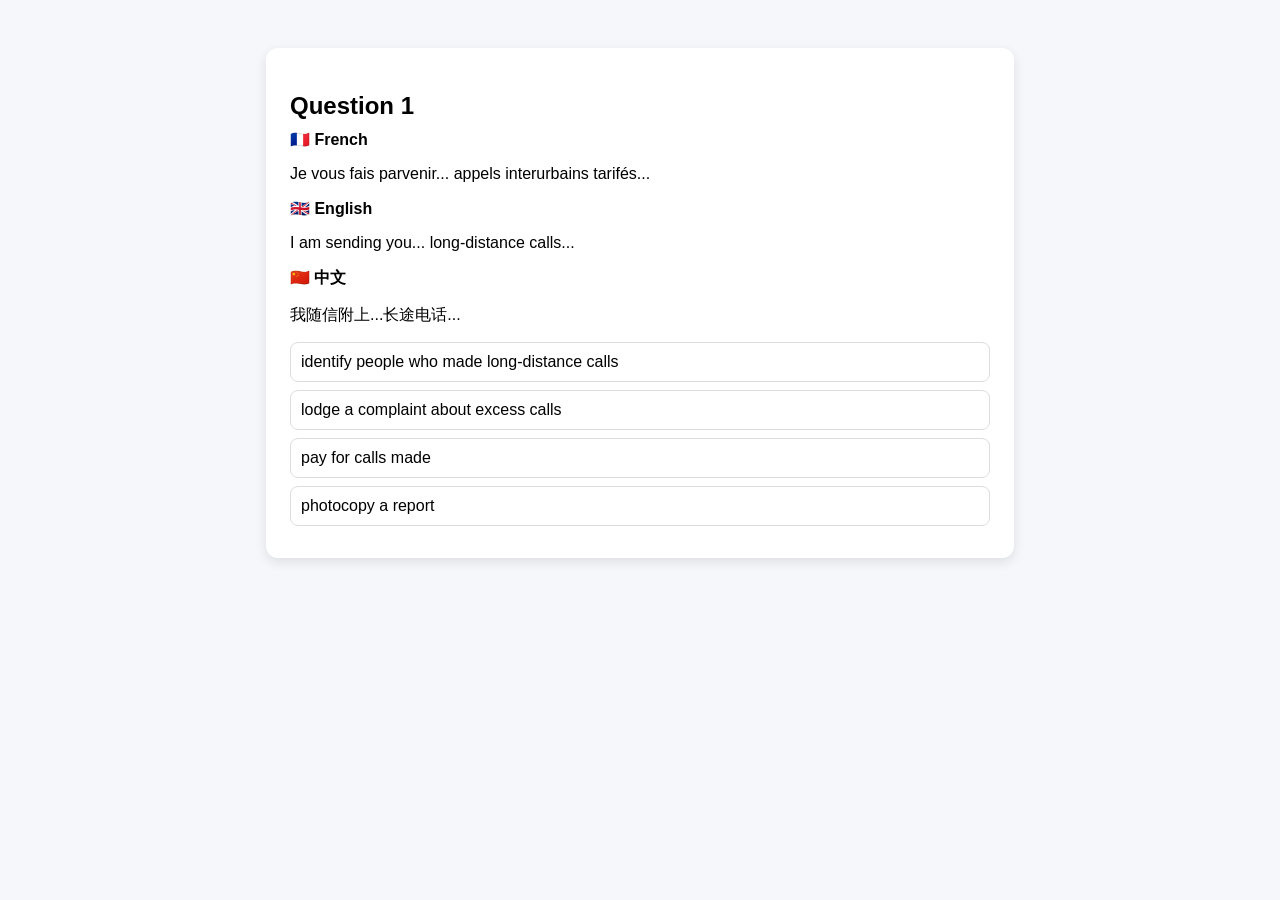
==== index.html @ 7748c717 "Add files via upload" ====
<!DOCTYPE html>
<html>
<head>
  <meta charset="UTF-8">
  <title>French Comprehension Quiz</title>
  <link rel="stylesheet" href="style.css">
</head>
<body>

<div class="container">
  <h2 id="q-number"></h2>

  <div class="text-block">
    <strong>🇫🇷 French</strong>
    <p id="french"></p>
  </div>

  <div class="text-block">
    <strong>🇬🇧 English</strong>
    <p id="english"></p>
  </div>

  <div class="text-block">
    <strong>🇨🇳 中文</strong>
    <p id="chinese"></p>
  </div>

  <div id="options"></div>
</div>

<script src="questions.js"></script>
<script src="script.js"></script>

</body>
</html>
---- style.css ----
body {
  font-family: Arial, sans-serif;
  background: #f5f7fb;
  display: flex;
  justify-content: center;
  padding: 40px;
}

.container {
  background: white;
  padding: 24px;
  border-radius: 12px;
  width: 700px;
  box-shadow: 0 4px 12px rgba(0,0,0,0.1);
}

h2 {
  margin-bottom: 10px;
}

.text-block {
  margin-bottom: 15px;
}

.option {
  border: 1px solid #ddd;
  padding: 10px;
  margin: 8px 0;
  border-radius: 8px;
  cursor: pointer;
}

.option:hover {
  background: #f0f0f0;
}

.correct {
  background: #d4edda;
  border-color: #28a745;
}

.wrong {
  background: #f8d7da;
  border-color: #dc3545;
}
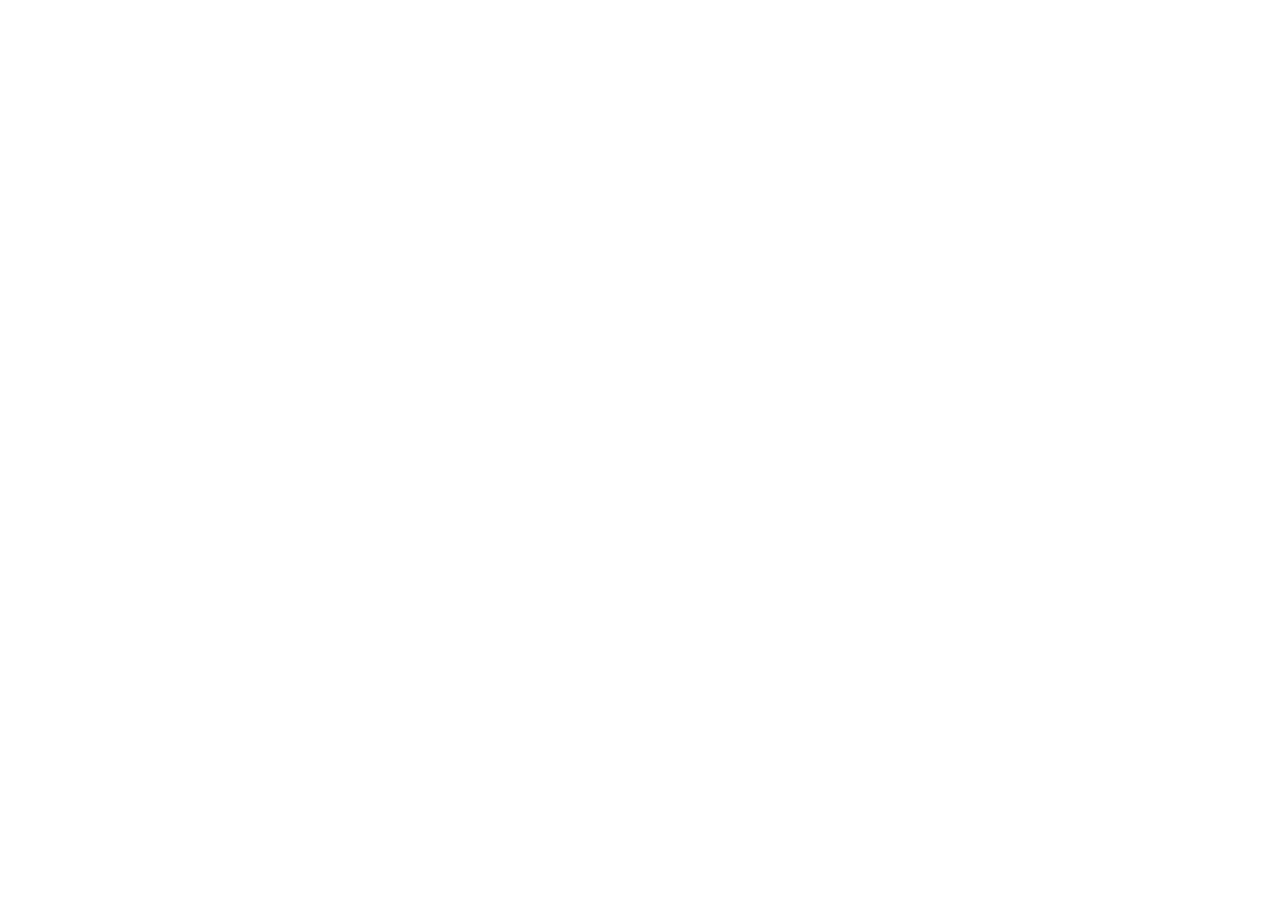
==== commit 537130cf: "Refactor index.html structure and add viewport meta Removed content from the body and added viewport" ====
--- a/index.html
+++ b/index.html
@@ -1,35 +1,14 @@
 <!DOCTYPE html>
-<html>
+<html lang="en">
 <head>
   <meta charset="UTF-8">
+  <meta name="viewport" content="width=device-width,initial-scale=1">
   <title>French Comprehension Quiz</title>
   <link rel="stylesheet" href="style.css">
 </head>
 <body>
-
-<div class="container">
-  <h2 id="q-number"></h2>
-
-  <div class="text-block">
-    <strong>🇫🇷 French</strong>
-    <p id="french"></p>
-  </div>
-
-  <div class="text-block">
-    <strong>🇬🇧 English</strong>
-    <p id="english"></p>
-  </div>
-
-  <div class="text-block">
-    <strong>🇨🇳 中文</strong>
-    <p id="chinese"></p>
-  </div>
-
-  <div id="options"></div>
-</div>
-
-<script src="questions.js"></script>
-<script src="script.js"></script>
-
+  <div class="container"></div>
+  <script src="questions.js"></script>
+  <script src="script.js"></script>
 </body>
-</html>+</html>
--- a/style.css
+++ b/style.css
@@ -1,45 +1,193 @@
-body {
-  font-family: Arial, sans-serif;
-  background: #f5f7fb;
-  display: flex;
-  justify-content: center;
-  padding: 40px;
+let current = 0, score = 0, wrong = [], timerInterval = null;
+const TOTAL_SECONDS = 60 * 60; // 1 hour
+let secondsLeft = TOTAL_SECONDS;
+
+/* ── Timer ── */
+function startTimer() {
+  const el = document.getElementById("timer");
+  timerInterval = setInterval(() => {
+    secondsLeft--;
+    const h = Math.floor(secondsLeft / 3600);
+    const m = Math.floor((secondsLeft % 3600) / 60);
+    const s = secondsLeft % 60;
+    el.textContent = `${String(h).padStart(2,"0")}:${String(m).padStart(2,"0")}:${String(s).padStart(2,"0")}`;
+    el.className = secondsLeft <= 300 ? "danger" : secondsLeft <= 600 ? "warning" : "";
+    if (secondsLeft <= 0) { clearInterval(timerInterval); endQuiz(); }
+  }, 1000);
 }
 
-.container {
-  background: white;
-  padding: 24px;
-  border-radius: 12px;
-  width: 700px;
-  box-shadow: 0 4px 12px rgba(0,0,0,0.1);
+/* ── Load question ── */
+function loadQuestion() {
+  const q = questions[current];
+
+  document.getElementById("q-number").textContent = `Q ${current + 1} / ${questions.length}`;
+  document.getElementById("score-display").textContent = `Score: ${score}`;
+
+  const pct = (current / questions.length) * 100;
+  document.getElementById("progress").style.width = pct + "%";
+
+  document.getElementById("french-text").textContent = q.french;
+  document.getElementById("content-en").textContent = q.english;
+  document.getElementById("content-cn").textContent = q.chinese;
+
+  // Collapse translations on new question
+  document.querySelectorAll(".translation-toggle").forEach(t => {
+    t.classList.remove("open");
+  });
+  document.querySelectorAll(".translation-content").forEach(c => {
+    c.classList.remove("visible");
+  });
+
+  // Update question prompt (the EN question stem is the last sentence / heading)
+  // We display it as the question prompt separately — use the options label area
+  const promptEl = document.getElementById("question-prompt");
+  // Derive a short prompt from the question id context — use generic fallback
+  promptEl.textContent = "Choose the best answer:";
+
+  // Build options
+  const optDiv = document.getElementById("options");
+  optDiv.innerHTML = "";
+  q.options.forEach((o, i) => {
+    const label = document.createElement("label");
+    label.className = "option";
+
+    const radio = document.createElement("input");
+    radio.type = "radio";
+    radio.name = "answer";
+    radio.value = i;
+
+    const span = document.createElement("span");
+    span.textContent = o;
+
+    label.appendChild(radio);
+    label.appendChild(span);
+    label.onclick = () => selectAnswer(label, i);
+    optDiv.appendChild(label);
+  });
 }
 
-h2 {
-  margin-bottom: 10px;
+/* ── Select answer ── */
+function selectAnswer(chosenLabel, chosenIdx) {
+  const correctIdx = questions[current].correct;
+
+  // Disable all options
+  document.querySelectorAll(".option").forEach((label, idx) => {
+    label.onclick = null;
+    const radio = label.querySelector("input");
+    if (idx === correctIdx) {
+      label.classList.add("correct");
+      radio.checked = (idx === chosenIdx);
+    } else if (idx === chosenIdx) {
+      label.classList.add("wrong");
+      radio.checked = true;
+    }
+    radio.disabled = true;
+  });
+
+  if (chosenIdx === correctIdx) score++;
+  else wrong.push(questions[current]);
+
+  // Auto-expand translations after answering
+  document.querySelectorAll(".translation-toggle").forEach(t => t.classList.add("open"));
+  document.querySelectorAll(".translation-content").forEach(c => c.classList.add("visible"));
+
+  setTimeout(() => {
+    current++;
+    if (current < questions.length) loadQuestion();
+    else endQuiz();
+  }, 1800);
 }
 
-.text-block {
-  margin-bottom: 15px;
+/* ── Toggle translation ── */
+function toggleTranslation(id) {
+  const toggle = document.getElementById("toggle-" + id);
+  const content = document.getElementById("content-" + id);
+  const isOpen = content.classList.contains("visible");
+  if (isOpen) {
+    content.classList.remove("visible");
+    toggle.classList.remove("open");
+  } else {
+    content.classList.add("visible");
+    toggle.classList.add("open");
+  }
 }
 
-.option {
-  border: 1px solid #ddd;
-  padding: 10px;
-  margin: 8px 0;
-  border-radius: 8px;
-  cursor: pointer;
+/* ── End quiz ── */
+function endQuiz() {
+  clearInterval(timerInterval);
+  const pct = Math.round((score / questions.length) * 100);
+  const timeUsed = TOTAL_SECONDS - secondsLeft;
+  const m = Math.floor(timeUsed / 60);
+  const s = timeUsed % 60;
+  document.querySelector(".container").innerHTML = `
+    <div class="end-screen">
+      <h2>Quiz Complete!</h2>
+      <div class="final-score">${score} / ${questions.length}</div>
+      <p>${pct}% correct &nbsp;·&nbsp; Time used: ${m}m ${s}s</p>
+      ${wrong.length > 0
+        ? `<button class="btn btn-warning" onclick="retryWrong()">Retry ${wrong.length} Wrong Answer${wrong.length > 1 ? "s" : ""}</button>`
+        : ""}
+      <button class="btn btn-primary" onclick="location.reload()">Start Over</button>
+    </div>`;
 }
 
-.option:hover {
-  background: #f0f0f0;
+/* ── Retry wrong ── */
+function retryWrong() {
+  questions = wrong.slice();
+  current = 0; score = 0; wrong = [];
+  secondsLeft = TOTAL_SECONDS;
+  location.reload(); // simplest: reload page, but we need to pass state
+  // Instead, re-render:
 }
 
-.correct {
-  background: #d4edda;
-  border-color: #28a745;
+// Override retryWrong to avoid reload losing state
+(function() {
+  window.retryWrong = function() {
+    const saved = wrong.slice();
+    questions = saved;
+    current = 0; score = 0; wrong = [];
+    secondsLeft = TOTAL_SECONDS;
+    clearInterval(timerInterval);
+    // Re-render container
+    document.querySelector(".container").innerHTML = getContainerHTML();
+    startTimer();
+    loadQuestion();
+  };
+})();
+
+function getContainerHTML() {
+  return `
+    <div class="header">
+      <span id="q-number"></span>
+      <span id="score-display">Score: 0</span>
+    </div>
+    <div id="timer">01:00:00</div>
+    <div id="progress-bar"><div id="progress"></div></div>
+
+    <div class="passage-label">🇫🇷 French</div>
+    <div class="passage" id="french-text"></div>
+
+    <div class="translation-block">
+      <div class="translation-toggle" id="toggle-en" onclick="toggleTranslation('en')">
+        <span><span class="lang-badge en-badge">EN</span>&nbsp; English Translation</span>
+        <span><span class="toggle-hint">click to expand</span>&nbsp;<span class="arrow">▼</span></span>
+      </div>
+      <div class="translation-content" id="content-en"></div>
+    </div>
+
+    <div class="translation-block">
+      <div class="translation-toggle" id="toggle-cn" onclick="toggleTranslation('cn')">
+        <span><span class="lang-badge cn-badge">中文</span>&nbsp; Chinese Translation</span>
+        <span><span class="toggle-hint">click to expand</span>&nbsp;<span class="arrow">▼</span></span>
+      </div>
+      <div class="translation-content" id="content-cn"></div>
+    </div>
+
+    <div class="question-prompt" id="question-prompt">Choose the best answer:</div>
+    <div id="options"></div>`;
 }
 
-.wrong {
-  background: #f8d7da;
-  border-color: #dc3545;
-}+/* ── Init ── */
+document.querySelector(".container").innerHTML = getContainerHTML();
+startTimer();
+loadQuestion();
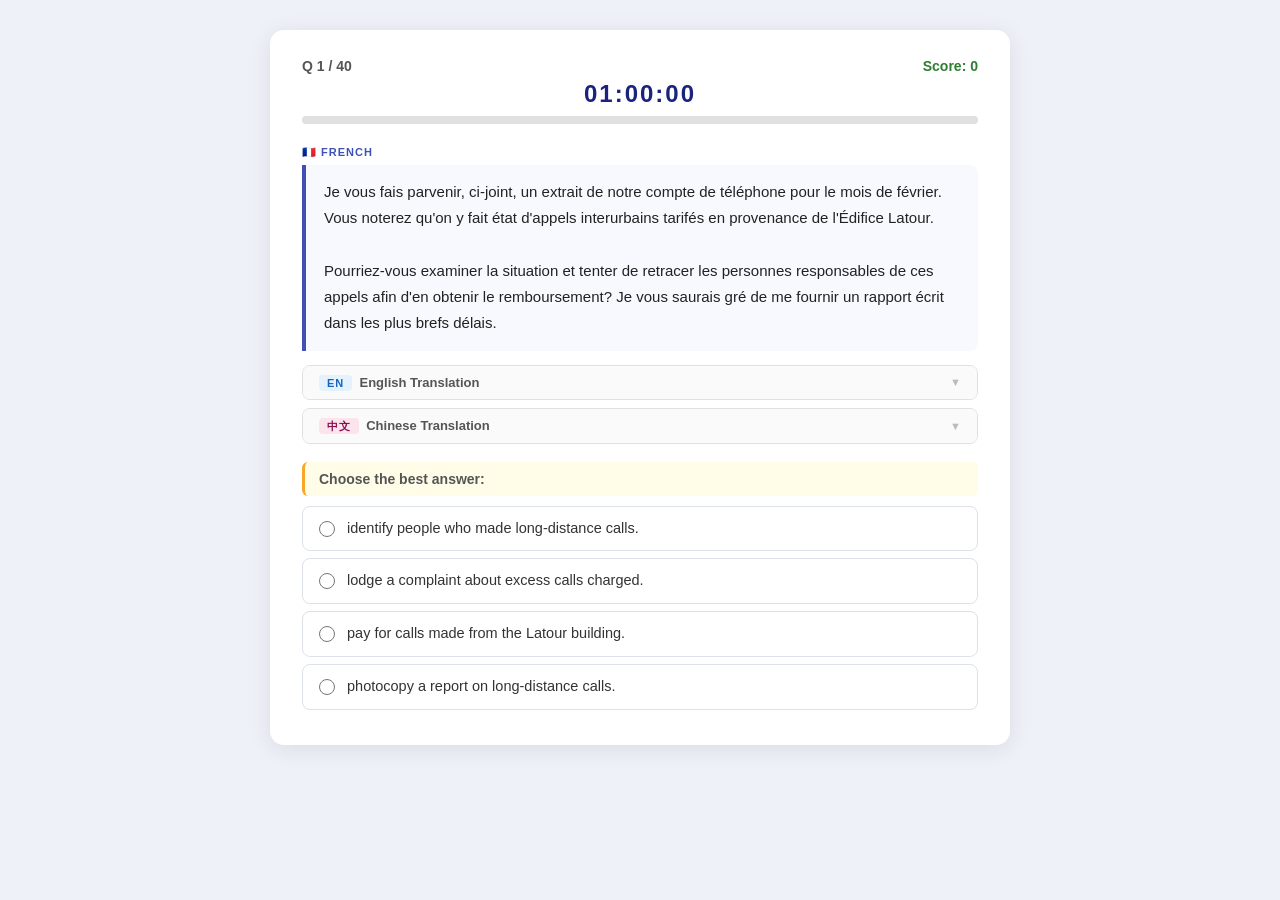
==== commit 4e70c337: "Add header, timer, and translation features to quiz" ====
--- a/index.html
+++ b/index.html
@@ -7,7 +7,41 @@
   <link rel="stylesheet" href="style.css">
 </head>
 <body>
-  <div class="container"></div>
+  <div class="container">
+
+    <div class="header">
+      <span id="q-number">Q 1 / 40</span>
+      <span id="score-display">Score: 0</span>
+    </div>
+
+    <div id="timer">01:00:00</div>
+
+    <div id="progress-bar"><div id="progress"></div></div>
+
+    <div class="passage-label">🇫🇷 French</div>
+    <div class="passage" id="french-text"></div>
+
+    <div class="translation-block">
+      <div class="translation-toggle" id="toggle-en" onclick="toggleTranslation('en')">
+        <span><span class="lang-badge en-badge">EN</span> &nbsp;English Translation</span>
+        <span class="arrow" id="arrow-en">▼</span>
+      </div>
+      <div class="translation-content" id="content-en"></div>
+    </div>
+
+    <div class="translation-block">
+      <div class="translation-toggle" id="toggle-cn" onclick="toggleTranslation('cn')">
+        <span><span class="lang-badge cn-badge">中文</span> &nbsp;Chinese Translation</span>
+        <span class="arrow" id="arrow-cn">▼</span>
+      </div>
+      <div class="translation-content" id="content-cn"></div>
+    </div>
+
+    <div class="question-prompt" id="question-prompt">Choose the best answer:</div>
+    <div id="options"></div>
+
+  </div>
+
   <script src="questions.js"></script>
   <script src="script.js"></script>
 </body>
--- a/style.css
+++ b/style.css
@@ -1,193 +1,195 @@
-let current = 0, score = 0, wrong = [], timerInterval = null;
-const TOTAL_SECONDS = 60 * 60; // 1 hour
-let secondsLeft = TOTAL_SECONDS;
+* { box-sizing: border-box; margin: 0; padding: 0; }
 
-/* ── Timer ── */
-function startTimer() {
-  const el = document.getElementById("timer");
-  timerInterval = setInterval(() => {
-    secondsLeft--;
-    const h = Math.floor(secondsLeft / 3600);
-    const m = Math.floor((secondsLeft % 3600) / 60);
-    const s = secondsLeft % 60;
-    el.textContent = `${String(h).padStart(2,"0")}:${String(m).padStart(2,"0")}:${String(s).padStart(2,"0")}`;
-    el.className = secondsLeft <= 300 ? "danger" : secondsLeft <= 600 ? "warning" : "";
-    if (secondsLeft <= 0) { clearInterval(timerInterval); endQuiz(); }
-  }, 1000);
+body {
+  font-family: 'Segoe UI', Arial, sans-serif;
+  background: #eef1f7;
+  display: flex;
+  justify-content: center;
+  padding: 30px 16px;
+  min-height: 100vh;
 }
 
-/* ── Load question ── */
-function loadQuestion() {
-  const q = questions[current];
-
-  document.getElementById("q-number").textContent = `Q ${current + 1} / ${questions.length}`;
-  document.getElementById("score-display").textContent = `Score: ${score}`;
-
-  const pct = (current / questions.length) * 100;
-  document.getElementById("progress").style.width = pct + "%";
-
-  document.getElementById("french-text").textContent = q.french;
-  document.getElementById("content-en").textContent = q.english;
-  document.getElementById("content-cn").textContent = q.chinese;
-
-  // Collapse translations on new question
-  document.querySelectorAll(".translation-toggle").forEach(t => {
-    t.classList.remove("open");
-  });
-  document.querySelectorAll(".translation-content").forEach(c => {
-    c.classList.remove("visible");
-  });
-
-  // Update question prompt (the EN question stem is the last sentence / heading)
-  // We display it as the question prompt separately — use the options label area
-  const promptEl = document.getElementById("question-prompt");
-  // Derive a short prompt from the question id context — use generic fallback
-  promptEl.textContent = "Choose the best answer:";
-
-  // Build options
-  const optDiv = document.getElementById("options");
-  optDiv.innerHTML = "";
-  q.options.forEach((o, i) => {
-    const label = document.createElement("label");
-    label.className = "option";
-
-    const radio = document.createElement("input");
-    radio.type = "radio";
-    radio.name = "answer";
-    radio.value = i;
-
-    const span = document.createElement("span");
-    span.textContent = o;
-
-    label.appendChild(radio);
-    label.appendChild(span);
-    label.onclick = () => selectAnswer(label, i);
-    optDiv.appendChild(label);
-  });
+.container {
+  background: #fff;
+  padding: 28px 32px;
+  border-radius: 14px;
+  width: 740px;
+  max-width: 100%;
+  box-shadow: 0 4px 24px rgba(0,0,0,0.09);
+  align-self: flex-start;
 }
 
-/* ── Select answer ── */
-function selectAnswer(chosenLabel, chosenIdx) {
-  const correctIdx = questions[current].correct;
+/* Header */
+.header {
+  display: flex;
+  justify-content: space-between;
+  align-items: center;
+  margin-bottom: 6px;
+}
+#q-number  { font-size: 14px; font-weight: 600; color: #555; }
+#score-display { font-size: 14px; font-weight: 600; color: #2e7d32; }
 
-  // Disable all options
-  document.querySelectorAll(".option").forEach((label, idx) => {
-    label.onclick = null;
-    const radio = label.querySelector("input");
-    if (idx === correctIdx) {
-      label.classList.add("correct");
-      radio.checked = (idx === chosenIdx);
-    } else if (idx === chosenIdx) {
-      label.classList.add("wrong");
-      radio.checked = true;
-    }
-    radio.disabled = true;
-  });
+/* Timer */
+#timer {
+  font-size: 24px;
+  font-weight: 700;
+  color: #1a237e;
+  letter-spacing: 2px;
+  text-align: center;
+  margin-bottom: 8px;
+}
+#timer.warning { color: #e65100; }
+#timer.danger  { color: #c62828; animation: pulse 0.8s infinite; }
+@keyframes pulse { 0%,100%{opacity:1} 50%{opacity:.4} }
 
-  if (chosenIdx === correctIdx) score++;
-  else wrong.push(questions[current]);
-
-  // Auto-expand translations after answering
-  document.querySelectorAll(".translation-toggle").forEach(t => t.classList.add("open"));
-  document.querySelectorAll(".translation-content").forEach(c => c.classList.add("visible"));
-
-  setTimeout(() => {
-    current++;
-    if (current < questions.length) loadQuestion();
-    else endQuiz();
-  }, 1800);
+/* Progress bar */
+#progress-bar {
+  height: 8px;
+  background: #e0e0e0;
+  border-radius: 4px;
+  margin-bottom: 22px;
+  overflow: hidden;
+}
+#progress {
+  height: 100%;
+  background: linear-gradient(90deg, #43a047, #81c784);
+  width: 0%;
+  transition: width 0.4s ease;
+  border-radius: 4px;
 }
 
-/* ── Toggle translation ── */
-function toggleTranslation(id) {
-  const toggle = document.getElementById("toggle-" + id);
-  const content = document.getElementById("content-" + id);
-  const isOpen = content.classList.contains("visible");
-  if (isOpen) {
-    content.classList.remove("visible");
-    toggle.classList.remove("open");
-  } else {
-    content.classList.add("visible");
-    toggle.classList.add("open");
-  }
+/* French passage */
+.passage-label {
+  font-size: 11px;
+  font-weight: 700;
+  letter-spacing: 1px;
+  color: #3f51b5;
+  text-transform: uppercase;
+  margin-bottom: 6px;
+}
+.passage {
+  background: #f8f9ff;
+  border-left: 4px solid #3f51b5;
+  border-radius: 0 8px 8px 0;
+  padding: 14px 18px;
+  margin-bottom: 14px;
+  font-size: 15px;
+  line-height: 1.75;
+  color: #222;
+  white-space: pre-wrap;
 }
 
-/* ── End quiz ── */
-function endQuiz() {
-  clearInterval(timerInterval);
-  const pct = Math.round((score / questions.length) * 100);
-  const timeUsed = TOTAL_SECONDS - secondsLeft;
-  const m = Math.floor(timeUsed / 60);
-  const s = timeUsed % 60;
-  document.querySelector(".container").innerHTML = `
-    <div class="end-screen">
-      <h2>Quiz Complete!</h2>
-      <div class="final-score">${score} / ${questions.length}</div>
-      <p>${pct}% correct &nbsp;·&nbsp; Time used: ${m}m ${s}s</p>
-      ${wrong.length > 0
-        ? `<button class="btn btn-warning" onclick="retryWrong()">Retry ${wrong.length} Wrong Answer${wrong.length > 1 ? "s" : ""}</button>`
-        : ""}
-      <button class="btn btn-primary" onclick="location.reload()">Start Over</button>
-    </div>`;
+/* Collapsible translations */
+.translation-block {
+  margin-bottom: 8px;
+  border: 1px solid #e0e0e0;
+  border-radius: 8px;
+  overflow: hidden;
+}
+.translation-toggle {
+  display: flex;
+  justify-content: space-between;
+  align-items: center;
+  padding: 9px 16px;
+  cursor: pointer;
+  background: #fafafa;
+  user-select: none;
+  font-size: 13px;
+  font-weight: 600;
+  color: #555;
+  transition: background 0.15s;
+}
+.translation-toggle:hover { background: #f0f0f0; }
+
+.lang-badge {
+  font-size: 11px;
+  font-weight: 700;
+  letter-spacing: 1px;
+  padding: 2px 8px;
+  border-radius: 4px;
+}
+.en-badge { background: #e3f2fd; color: #1565c0; }
+.cn-badge { background: #fce4ec; color: #880e4f; }
+
+.arrow {
+  font-size: 11px;
+  color: #bbb;
+  transition: transform 0.2s;
+  display: inline-block;
 }
 
-/* ── Retry wrong ── */
-function retryWrong() {
-  questions = wrong.slice();
-  current = 0; score = 0; wrong = [];
-  secondsLeft = TOTAL_SECONDS;
-  location.reload(); // simplest: reload page, but we need to pass state
-  // Instead, re-render:
+.translation-content {
+  display: none;
+  padding: 12px 16px;
+  font-size: 14px;
+  line-height: 1.75;
+  color: #333;
+  background: #fff;
+  border-top: 1px solid #eee;
+  white-space: pre-wrap;
+}
+.translation-content.visible { display: block; }
+
+/* Question prompt */
+.question-prompt {
+  font-size: 14px;
+  font-weight: 600;
+  color: #555;
+  margin: 18px 0 10px;
+  padding: 9px 14px;
+  background: #fffde7;
+  border-radius: 6px;
+  border-left: 3px solid #f9a825;
 }
 
-// Override retryWrong to avoid reload losing state
-(function() {
-  window.retryWrong = function() {
-    const saved = wrong.slice();
-    questions = saved;
-    current = 0; score = 0; wrong = [];
-    secondsLeft = TOTAL_SECONDS;
-    clearInterval(timerInterval);
-    // Re-render container
-    document.querySelector(".container").innerHTML = getContainerHTML();
-    startTimer();
-    loadQuestion();
-  };
-})();
+/* Options */
+.option {
+  display: flex;
+  align-items: flex-start;
+  gap: 12px;
+  border: 1.5px solid #dde1ea;
+  padding: 11px 16px;
+  margin: 7px 0;
+  cursor: pointer;
+  border-radius: 8px;
+  transition: border-color 0.15s, background 0.15s;
+  font-size: 14.5px;
+  color: #333;
+  line-height: 1.5;
+}
+.option:hover { border-color: #9fa8da; background: #f5f5ff; }
 
-function getContainerHTML() {
-  return `
-    <div class="header">
-      <span id="q-number"></span>
-      <span id="score-display">Score: 0</span>
-    </div>
-    <div id="timer">01:00:00</div>
-    <div id="progress-bar"><div id="progress"></div></div>
-
-    <div class="passage-label">🇫🇷 French</div>
-    <div class="passage" id="french-text"></div>
-
-    <div class="translation-block">
-      <div class="translation-toggle" id="toggle-en" onclick="toggleTranslation('en')">
-        <span><span class="lang-badge en-badge">EN</span>&nbsp; English Translation</span>
-        <span><span class="toggle-hint">click to expand</span>&nbsp;<span class="arrow">▼</span></span>
-      </div>
-      <div class="translation-content" id="content-en"></div>
-    </div>
-
-    <div class="translation-block">
-      <div class="translation-toggle" id="toggle-cn" onclick="toggleTranslation('cn')">
-        <span><span class="lang-badge cn-badge">中文</span>&nbsp; Chinese Translation</span>
-        <span><span class="toggle-hint">click to expand</span>&nbsp;<span class="arrow">▼</span></span>
-      </div>
-      <div class="translation-content" id="content-cn"></div>
-    </div>
-
-    <div class="question-prompt" id="question-prompt">Choose the best answer:</div>
-    <div id="options"></div>`;
+.option input[type="radio"] {
+  margin-top: 3px;
+  accent-color: #3f51b5;
+  flex-shrink: 0;
+  width: 16px;
+  height: 16px;
+  cursor: pointer;
 }
 
-/* ── Init ── */
-document.querySelector(".container").innerHTML = getContainerHTML();
-startTimer();
-loadQuestion();
+.option.correct { background: #e8f5e9; border-color: #43a047; color: #1b5e20; }
+.option.wrong   { background: #ffebee; border-color: #e53935; color: #b71c1c; }
+.option.correct input[type="radio"] { accent-color: #43a047; }
+.option.wrong   input[type="radio"] { accent-color: #e53935; }
+
+/* End screen */
+.end-screen { text-align: center; padding: 20px 0; }
+.end-screen h2 { font-size: 26px; color: #1a237e; margin-bottom: 10px; }
+.final-score { font-size: 56px; font-weight: 700; color: #2e7d32; margin: 14px 0; }
+.end-screen p { font-size: 16px; color: #555; margin-bottom: 24px; }
+
+.btn {
+  display: inline-block;
+  padding: 11px 28px;
+  border-radius: 8px;
+  border: none;
+  font-size: 15px;
+  font-weight: 600;
+  cursor: pointer;
+  margin: 6px;
+  transition: opacity 0.15s, transform 0.1s;
+}
+.btn:hover { opacity: 0.88; transform: translateY(-1px); }
+.btn-primary { background: #3f51b5; color: #fff; }
+.btn-warning { background: #f57c00; color: #fff; }
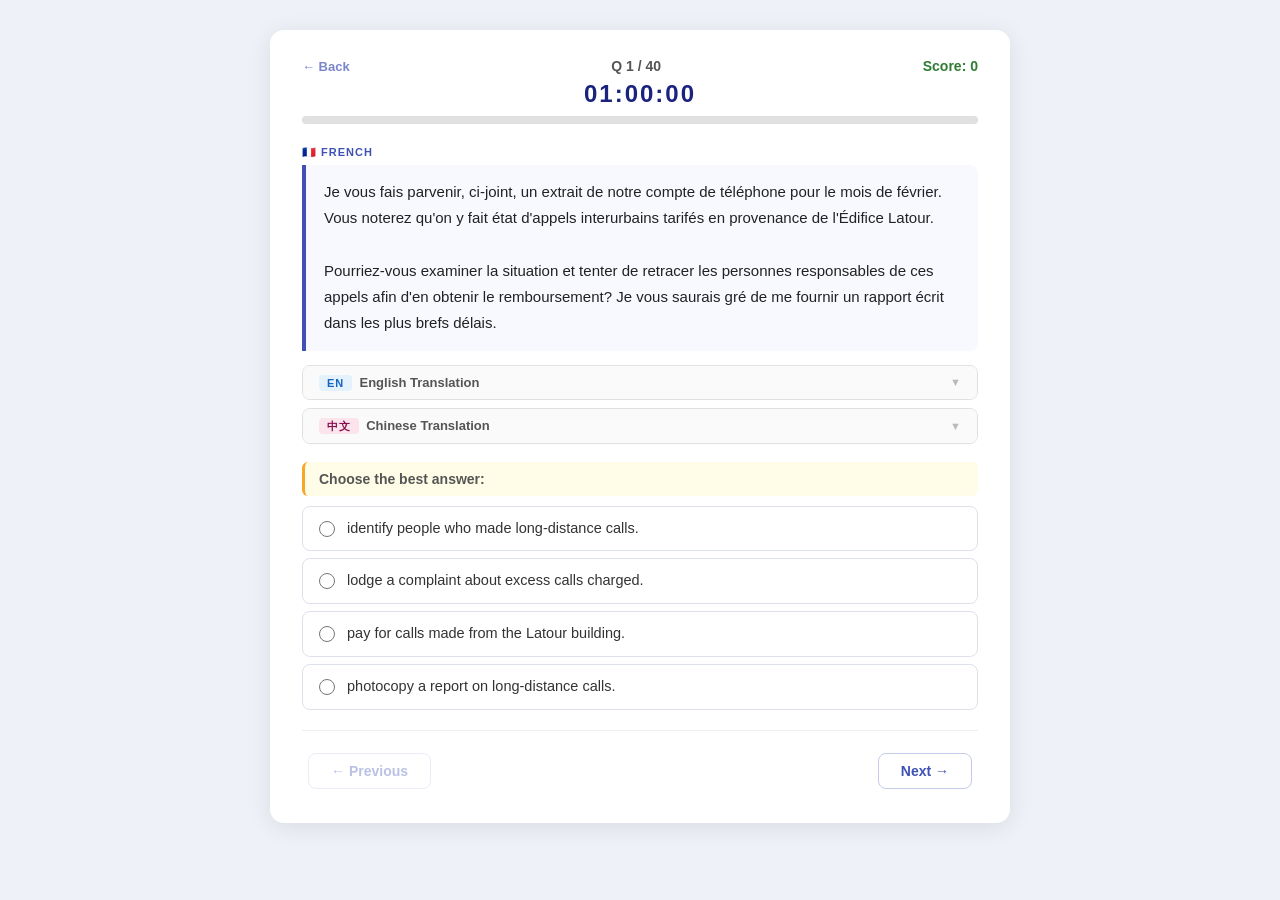
==== commit 0334097f: "Add files via upload" ====
--- a/index.html
+++ b/index.html
@@ -1,48 +1,53 @@
-<!DOCTYPE html>
-<html lang="en">
-<head>
-  <meta charset="UTF-8">
-  <meta name="viewport" content="width=device-width,initial-scale=1">
-  <title>French Comprehension Quiz</title>
-  <link rel="stylesheet" href="style.css">
-</head>
-<body>
-  <div class="container">
-
-    <div class="header">
-      <span id="q-number">Q 1 / 40</span>
-      <span id="score-display">Score: 0</span>
-    </div>
-
-    <div id="timer">01:00:00</div>
-
-    <div id="progress-bar"><div id="progress"></div></div>
-
-    <div class="passage-label">🇫🇷 French</div>
-    <div class="passage" id="french-text"></div>
-
-    <div class="translation-block">
-      <div class="translation-toggle" id="toggle-en" onclick="toggleTranslation('en')">
-        <span><span class="lang-badge en-badge">EN</span> &nbsp;English Translation</span>
-        <span class="arrow" id="arrow-en">▼</span>
-      </div>
-      <div class="translation-content" id="content-en"></div>
-    </div>
-
-    <div class="translation-block">
-      <div class="translation-toggle" id="toggle-cn" onclick="toggleTranslation('cn')">
-        <span><span class="lang-badge cn-badge">中文</span> &nbsp;Chinese Translation</span>
-        <span class="arrow" id="arrow-cn">▼</span>
-      </div>
-      <div class="translation-content" id="content-cn"></div>
-    </div>
-
-    <div class="question-prompt" id="question-prompt">Choose the best answer:</div>
-    <div id="options"></div>
-
-  </div>
-
-  <script src="questions.js"></script>
-  <script src="script.js"></script>
-</body>
-</html>
+<!DOCTYPE html>
+<html lang="en">
+<head>
+  <meta charset="UTF-8">
+  <meta name="viewport" content="width=device-width,initial-scale=1">
+  <title>French Comprehension Quiz</title>
+  <link rel="stylesheet" href="style.css">
+</head>
+<body>
+  <div class="container">
+
+    <div class="top-bar">
+      <a href="landing.html" class="back-link">← Back</a>
+      <span id="q-number">Q 1 / 40</span>
+      <span id="score-display">Score: 0</span>
+    </div>
+
+    <div id="timer">01:00:00</div>
+    <div id="progress-bar"><div id="progress"></div></div>
+
+    <div class="passage-label">🇫🇷 French</div>
+    <div class="passage" id="french-text"></div>
+
+    <div class="translation-block">
+      <div class="translation-toggle" id="toggle-en" onclick="toggleTranslation('en')">
+        <span><span class="lang-badge en-badge">EN</span> &nbsp;English Translation</span>
+        <span class="arrow" id="arrow-en">▼</span>
+      </div>
+      <div class="translation-content" id="content-en"></div>
+    </div>
+
+    <div class="translation-block">
+      <div class="translation-toggle" id="toggle-cn" onclick="toggleTranslation('cn')">
+        <span><span class="lang-badge cn-badge">中文</span> &nbsp;Chinese Translation</span>
+        <span class="arrow" id="arrow-cn">▼</span>
+      </div>
+      <div class="translation-content" id="content-cn"></div>
+    </div>
+
+    <div class="question-prompt" id="question-prompt">Choose the best answer:</div>
+    <div id="options"></div>
+
+    <div class="nav-buttons">
+      <button class="btn btn-nav" id="btn-prev" onclick="goToPrev()">← Previous</button>
+      <button class="btn btn-nav" id="btn-next" onclick="goToNext()">Next →</button>
+    </div>
+
+  </div>
+
+  <script src="questions.js"></script>
+  <script src="script.js"></script>
+</body>
+</html>
--- a/style.css
+++ b/style.css
@@ -1,195 +1,237 @@
-* { box-sizing: border-box; margin: 0; padding: 0; }
-
-body {
-  font-family: 'Segoe UI', Arial, sans-serif;
-  background: #eef1f7;
-  display: flex;
-  justify-content: center;
-  padding: 30px 16px;
-  min-height: 100vh;
-}
-
-.container {
-  background: #fff;
-  padding: 28px 32px;
-  border-radius: 14px;
-  width: 740px;
-  max-width: 100%;
-  box-shadow: 0 4px 24px rgba(0,0,0,0.09);
-  align-self: flex-start;
-}
-
-/* Header */
-.header {
-  display: flex;
-  justify-content: space-between;
-  align-items: center;
-  margin-bottom: 6px;
-}
-#q-number  { font-size: 14px; font-weight: 600; color: #555; }
-#score-display { font-size: 14px; font-weight: 600; color: #2e7d32; }
-
-/* Timer */
-#timer {
-  font-size: 24px;
-  font-weight: 700;
-  color: #1a237e;
-  letter-spacing: 2px;
-  text-align: center;
-  margin-bottom: 8px;
-}
-#timer.warning { color: #e65100; }
-#timer.danger  { color: #c62828; animation: pulse 0.8s infinite; }
-@keyframes pulse { 0%,100%{opacity:1} 50%{opacity:.4} }
-
-/* Progress bar */
-#progress-bar {
-  height: 8px;
-  background: #e0e0e0;
-  border-radius: 4px;
-  margin-bottom: 22px;
-  overflow: hidden;
-}
-#progress {
-  height: 100%;
-  background: linear-gradient(90deg, #43a047, #81c784);
-  width: 0%;
-  transition: width 0.4s ease;
-  border-radius: 4px;
-}
-
-/* French passage */
-.passage-label {
-  font-size: 11px;
-  font-weight: 700;
-  letter-spacing: 1px;
-  color: #3f51b5;
-  text-transform: uppercase;
-  margin-bottom: 6px;
-}
-.passage {
-  background: #f8f9ff;
-  border-left: 4px solid #3f51b5;
-  border-radius: 0 8px 8px 0;
-  padding: 14px 18px;
-  margin-bottom: 14px;
-  font-size: 15px;
-  line-height: 1.75;
-  color: #222;
-  white-space: pre-wrap;
-}
-
-/* Collapsible translations */
-.translation-block {
-  margin-bottom: 8px;
-  border: 1px solid #e0e0e0;
-  border-radius: 8px;
-  overflow: hidden;
-}
-.translation-toggle {
-  display: flex;
-  justify-content: space-between;
-  align-items: center;
-  padding: 9px 16px;
-  cursor: pointer;
-  background: #fafafa;
-  user-select: none;
-  font-size: 13px;
-  font-weight: 600;
-  color: #555;
-  transition: background 0.15s;
-}
-.translation-toggle:hover { background: #f0f0f0; }
-
-.lang-badge {
-  font-size: 11px;
-  font-weight: 700;
-  letter-spacing: 1px;
-  padding: 2px 8px;
-  border-radius: 4px;
-}
-.en-badge { background: #e3f2fd; color: #1565c0; }
-.cn-badge { background: #fce4ec; color: #880e4f; }
-
-.arrow {
-  font-size: 11px;
-  color: #bbb;
-  transition: transform 0.2s;
-  display: inline-block;
-}
-
-.translation-content {
-  display: none;
-  padding: 12px 16px;
-  font-size: 14px;
-  line-height: 1.75;
-  color: #333;
-  background: #fff;
-  border-top: 1px solid #eee;
-  white-space: pre-wrap;
-}
-.translation-content.visible { display: block; }
-
-/* Question prompt */
-.question-prompt {
-  font-size: 14px;
-  font-weight: 600;
-  color: #555;
-  margin: 18px 0 10px;
-  padding: 9px 14px;
-  background: #fffde7;
-  border-radius: 6px;
-  border-left: 3px solid #f9a825;
-}
-
-/* Options */
-.option {
-  display: flex;
-  align-items: flex-start;
-  gap: 12px;
-  border: 1.5px solid #dde1ea;
-  padding: 11px 16px;
-  margin: 7px 0;
-  cursor: pointer;
-  border-radius: 8px;
-  transition: border-color 0.15s, background 0.15s;
-  font-size: 14.5px;
-  color: #333;
-  line-height: 1.5;
-}
-.option:hover { border-color: #9fa8da; background: #f5f5ff; }
-
-.option input[type="radio"] {
-  margin-top: 3px;
-  accent-color: #3f51b5;
-  flex-shrink: 0;
-  width: 16px;
-  height: 16px;
-  cursor: pointer;
-}
-
-.option.correct { background: #e8f5e9; border-color: #43a047; color: #1b5e20; }
-.option.wrong   { background: #ffebee; border-color: #e53935; color: #b71c1c; }
-.option.correct input[type="radio"] { accent-color: #43a047; }
-.option.wrong   input[type="radio"] { accent-color: #e53935; }
-
-/* End screen */
-.end-screen { text-align: center; padding: 20px 0; }
-.end-screen h2 { font-size: 26px; color: #1a237e; margin-bottom: 10px; }
-.final-score { font-size: 56px; font-weight: 700; color: #2e7d32; margin: 14px 0; }
-.end-screen p { font-size: 16px; color: #555; margin-bottom: 24px; }
-
-.btn {
-  display: inline-block;
-  padding: 11px 28px;
-  border-radius: 8px;
-  border: none;
-  font-size: 15px;
-  font-weight: 600;
-  cursor: pointer;
-  margin: 6px;
-  transition: opacity 0.15s, transform 0.1s;
-}
-.btn:hover { opacity: 0.88; transform: translateY(-1px); }
-.btn-primary { background: #3f51b5; color: #fff; }
-.btn-warning { background: #f57c00; color: #fff; }
+* { box-sizing: border-box; margin: 0; padding: 0; }
+
+body {
+  font-family: 'Segoe UI', Arial, sans-serif;
+  background: #eef1f7;
+  display: flex;
+  justify-content: center;
+  padding: 30px 16px;
+  min-height: 100vh;
+}
+
+.container {
+  background: #fff;
+  padding: 28px 32px;
+  border-radius: 14px;
+  width: 740px;
+  max-width: 100%;
+  box-shadow: 0 4px 24px rgba(0,0,0,0.09);
+  align-self: flex-start;
+}
+
+/* Header */
+.header {
+  display: flex;
+  justify-content: space-between;
+  align-items: center;
+  margin-bottom: 6px;
+}
+#q-number  { font-size: 14px; font-weight: 600; color: #555; }
+#score-display { font-size: 14px; font-weight: 600; color: #2e7d32; }
+
+/* Timer */
+#timer {
+  font-size: 24px;
+  font-weight: 700;
+  color: #1a237e;
+  letter-spacing: 2px;
+  text-align: center;
+  margin-bottom: 8px;
+}
+#timer.warning { color: #e65100; }
+#timer.danger  { color: #c62828; animation: pulse 0.8s infinite; }
+@keyframes pulse { 0%,100%{opacity:1} 50%{opacity:.4} }
+
+/* Progress bar */
+#progress-bar {
+  height: 8px;
+  background: #e0e0e0;
+  border-radius: 4px;
+  margin-bottom: 22px;
+  overflow: hidden;
+}
+#progress {
+  height: 100%;
+  background: linear-gradient(90deg, #43a047, #81c784);
+  width: 0%;
+  transition: width 0.4s ease;
+  border-radius: 4px;
+}
+
+/* French passage */
+.passage-label {
+  font-size: 11px;
+  font-weight: 700;
+  letter-spacing: 1px;
+  color: #3f51b5;
+  text-transform: uppercase;
+  margin-bottom: 6px;
+}
+.passage {
+  background: #f8f9ff;
+  border-left: 4px solid #3f51b5;
+  border-radius: 0 8px 8px 0;
+  padding: 14px 18px;
+  margin-bottom: 14px;
+  font-size: 15px;
+  line-height: 1.75;
+  color: #222;
+  white-space: pre-wrap;
+}
+
+/* Collapsible translations */
+.translation-block {
+  margin-bottom: 8px;
+  border: 1px solid #e0e0e0;
+  border-radius: 8px;
+  overflow: hidden;
+}
+.translation-toggle {
+  display: flex;
+  justify-content: space-between;
+  align-items: center;
+  padding: 9px 16px;
+  cursor: pointer;
+  background: #fafafa;
+  user-select: none;
+  font-size: 13px;
+  font-weight: 600;
+  color: #555;
+  transition: background 0.15s;
+}
+.translation-toggle:hover { background: #f0f0f0; }
+
+.lang-badge {
+  font-size: 11px;
+  font-weight: 700;
+  letter-spacing: 1px;
+  padding: 2px 8px;
+  border-radius: 4px;
+}
+.en-badge { background: #e3f2fd; color: #1565c0; }
+.cn-badge { background: #fce4ec; color: #880e4f; }
+
+.arrow {
+  font-size: 11px;
+  color: #bbb;
+  transition: transform 0.2s;
+  display: inline-block;
+}
+
+.translation-content {
+  display: none;
+  padding: 12px 16px;
+  font-size: 14px;
+  line-height: 1.75;
+  color: #333;
+  background: #fff;
+  border-top: 1px solid #eee;
+  white-space: pre-wrap;
+}
+.translation-content.visible { display: block; }
+
+/* Question prompt */
+.question-prompt {
+  font-size: 14px;
+  font-weight: 600;
+  color: #555;
+  margin: 18px 0 10px;
+  padding: 9px 14px;
+  background: #fffde7;
+  border-radius: 6px;
+  border-left: 3px solid #f9a825;
+}
+
+/* Options */
+.option {
+  display: flex;
+  align-items: flex-start;
+  gap: 12px;
+  border: 1.5px solid #dde1ea;
+  padding: 11px 16px;
+  margin: 7px 0;
+  cursor: pointer;
+  border-radius: 8px;
+  transition: border-color 0.15s, background 0.15s;
+  font-size: 14.5px;
+  color: #333;
+  line-height: 1.5;
+}
+.option:hover { border-color: #9fa8da; background: #f5f5ff; }
+
+.option input[type="radio"] {
+  margin-top: 3px;
+  accent-color: #3f51b5;
+  flex-shrink: 0;
+  width: 16px;
+  height: 16px;
+  cursor: pointer;
+}
+
+.option.correct { background: #e8f5e9; border-color: #43a047; color: #1b5e20; }
+.option.wrong   { background: #ffebee; border-color: #e53935; color: #b71c1c; }
+.option.correct input[type="radio"] { accent-color: #43a047; }
+.option.wrong   input[type="radio"] { accent-color: #e53935; }
+
+/* End screen */
+.end-screen { text-align: center; padding: 20px 0; }
+.end-screen h2 { font-size: 26px; color: #1a237e; margin-bottom: 10px; }
+.final-score { font-size: 56px; font-weight: 700; color: #2e7d32; margin: 14px 0; }
+.end-screen p { font-size: 16px; color: #555; margin-bottom: 24px; }
+
+.btn {
+  display: inline-block;
+  padding: 11px 28px;
+  border-radius: 8px;
+  border: none;
+  font-size: 15px;
+  font-weight: 600;
+  cursor: pointer;
+  margin: 6px;
+  transition: opacity 0.15s, transform 0.1s;
+}
+.btn:hover { opacity: 0.88; transform: translateY(-1px); }
+.btn-primary { background: #3f51b5; color: #fff; }
+.btn-warning { background: #f57c00; color: #fff; }
+
+/* Top bar with back link */
+.top-bar {
+  display: flex;
+  justify-content: space-between;
+  align-items: center;
+  margin-bottom: 6px;
+}
+.back-link {
+  font-size: 13px;
+  color: #7986cb;
+  text-decoration: none;
+  font-weight: 600;
+  transition: color 0.15s;
+}
+.back-link:hover { color: #3f51b5; }
+
+/* Prev / Next nav */
+.nav-buttons {
+  display: flex;
+  justify-content: space-between;
+  margin-top: 20px;
+  padding-top: 16px;
+  border-top: 1px solid #eee;
+}
+.btn-nav {
+  background: #fff;
+  color: #3f51b5;
+  border: 1.5px solid #c5cae9;
+  padding: 9px 22px;
+  border-radius: 8px;
+  font-size: 14px;
+  font-weight: 600;
+  cursor: pointer;
+  transition: background 0.15s, border-color 0.15s, transform 0.1s;
+}
+.btn-nav:hover:not(:disabled) {
+  background: #e8eaf6;
+  border-color: #7986cb;
+  transform: translateY(-1px);
+}
+.btn-nav:disabled { cursor: default; }
